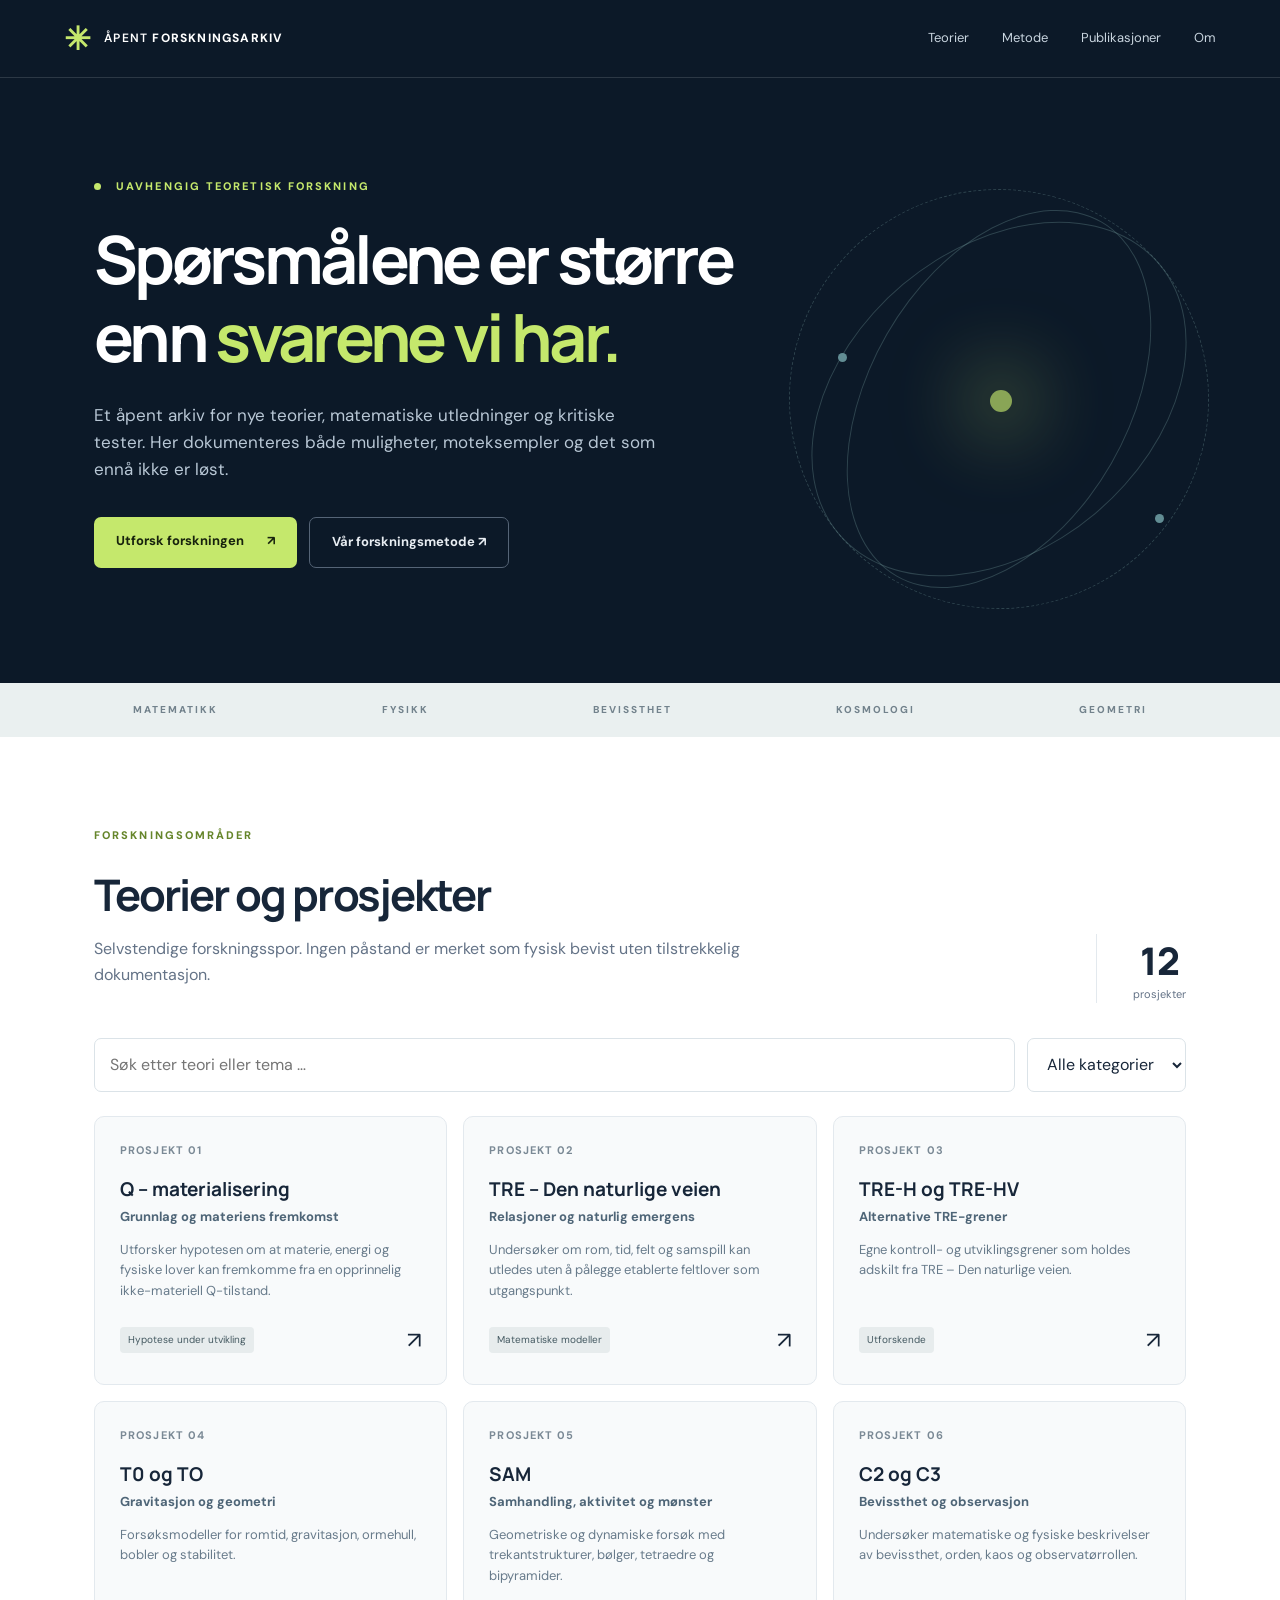
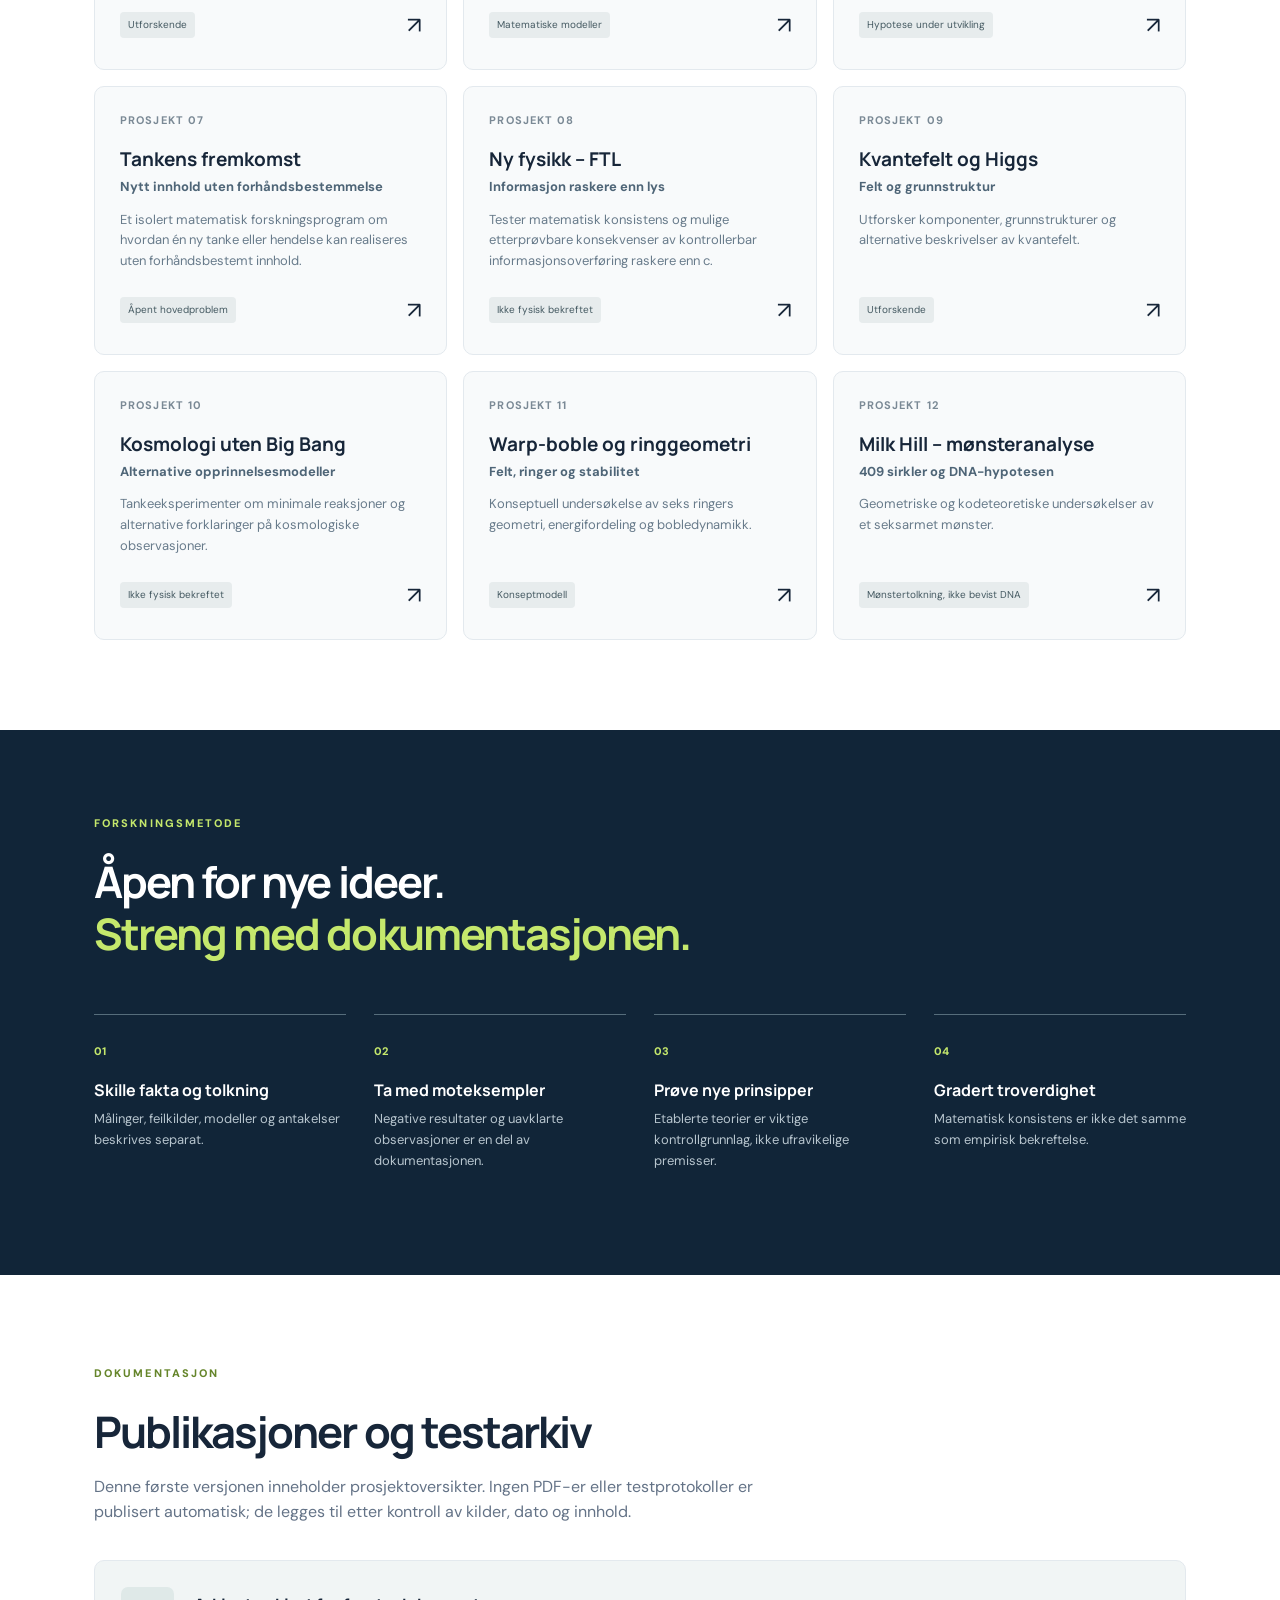
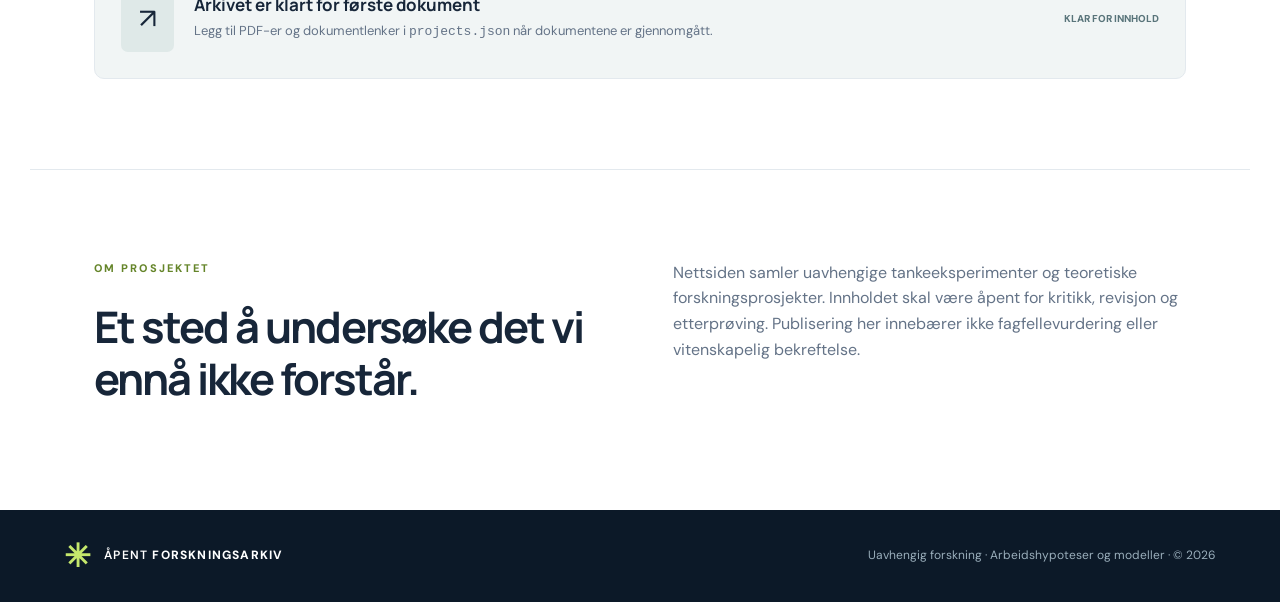
==== index.html @ eed9a478 "Add files via upload" ====
<!doctype html>
<html lang="nb"><head><meta charset="utf-8"><meta name="viewport" content="width=device-width, initial-scale=1">
<meta name="description" content="Uavhengig forskningsarkiv for teorier, matematiske modeller og dokumenterte tester.">
<title>Åpent Forskningsarkiv | Uavhengig forskning</title>
<link rel="stylesheet" href="style.css"></head>
<body>
<header class="topbar"><a href="#" class="brand"><span class="mark">✳</span><span>ÅPENT <strong>FORSKNINGSARKIV</strong></span></a><nav><a href="#prosjekter">Teorier</a><a href="#metode">Metode</a><a href="#arkiv">Publikasjoner</a><a href="#om">Om</a></nav><button class="nav-toggle" aria-label="Vis meny" aria-expanded="false">☰</button></header>
<main>
<section class="hero"><div class="hero-inner"><p class="eyebrow"><span class="pulse"></span> UAVHENGIG TEORETISK FORSKNING</p><h1>Spørsmålene er større<br>enn <em>svarene vi har.</em></h1><p class="lead">Et åpent arkiv for nye teorier, matematiske utledninger og kritiske tester. Her dokumenteres både muligheter, moteksempler og det som ennå ikke er løst.</p><div class="actions"><a class="btn primary" href="#prosjekter">Utforsk forskningen <span>↗</span></a><a class="btn ghost" href="#metode">Vår forskningsmetode ↗</a></div></div><div class="hero-art" aria-hidden="true"><div class="orbit o1"></div><div class="orbit o2"></div><div class="orbit o3"></div><div class="core"></div><div class="dot d1"></div><div class="dot d2"></div></div></section>
<section class="strip"><span>MATEMATIKK</span><span>FYSIKK</span><span>BEVISSTHET</span><span>KOSMOLOGI</span><span>GEOMETRI</span></section>
<section id="prosjekter" class="section"><div class="section-head"><div><p class="eyebrow dark">FORSKNINGSOMRÅDER</p><h2>Teorier og prosjekter</h2><p class="muted">Selvstendige forskningsspor. Ingen påstand er merket som fysisk bevist uten tilstrekkelig dokumentasjon.</p></div><div class="count"><span id="project-count">12</span><small>prosjekter</small></div></div><div class="filters"><input id="search" type="search" placeholder="Søk etter teori eller tema …" aria-label="Søk prosjekter"><select id="category" aria-label="Filtrer kategori"><option value="">Alle kategorier</option></select></div><div id="cards" class="cards"></div><p id="empty" class="empty" hidden>Ingen prosjekter samsvarer med søket.</p></section>
<section id="metode" class="method"><div class="section"><p class="eyebrow">FORSKNINGSMETODE</p><h2>Åpen for nye ideer.<br><em>Streng med dokumentasjonen.</em></h2><div class="method-grid"><article><span>01</span><h3>Skille fakta og tolkning</h3><p>Målinger, feilkilder, modeller og antakelser beskrives separat.</p></article><article><span>02</span><h3>Ta med moteksempler</h3><p>Negative resultater og uavklarte observasjoner er en del av dokumentasjonen.</p></article><article><span>03</span><h3>Prøve nye prinsipper</h3><p>Etablerte teorier er viktige kontrollgrunnlag, ikke ufravikelige premisser.</p></article><article><span>04</span><h3>Gradert troverdighet</h3><p>Matematisk konsistens er ikke det samme som empirisk bekreftelse.</p></article></div></div></section>
<section id="arkiv" class="section publications"><p class="eyebrow dark">DOKUMENTASJON</p><h2>Publikasjoner og testarkiv</h2><p class="muted">Denne første versjonen inneholder prosjektoversikter. Ingen PDF-er eller testprotokoller er publisert automatisk; de legges til etter kontroll av kilder, dato og innhold.</p><div class="archive-box"><div class="archive-icon">↗</div><div><h3>Arkivet er klart for første dokument</h3><p>Legg til PDF-er og dokumentlenker i <code>projects.json</code> når dokumentene er gjennomgått.</p></div><span class="soon">KLAR FOR INNHOLD</span></div></section>
<section id="om" class="about section"><div><p class="eyebrow dark">OM PROSJEKTET</p><h2>Et sted å undersøke det vi ennå ikke forstår.</h2></div><p>Nettsiden samler uavhengige tankeeksperimenter og teoretiske forskningsprosjekter. Innholdet skal være åpent for kritikk, revisjon og etterprøving. Publisering her innebærer ikke fagfellevurdering eller vitenskapelig bekreftelse.</p></section>
</main><footer><div class="brand"><span class="mark">✳</span><span>ÅPENT <strong>FORSKNINGSARKIV</strong></span></div><p>Uavhengig forskning · Arbeidshypoteser og modeller · © <span id="year"></span></p></footer>
<dialog id="detail"><button class="close" aria-label="Lukk">×</button><div id="detail-content"></div></dialog>
<script src="app.js"></script></body></html>
---- style.css ----
@import url('https://fonts.googleapis.com/css2?family=DM+Sans:wght@400;500;600;700&family=Manrope:wght@400;500;600;700;800&display=swap');
:root{--navy:#0c1928;--ink:#172639;--muted:#647387;--accent:#c5e86c;--line:#e3e9ee;--paper:#f8fafb}*{box-sizing:border-box}html{scroll-behavior:smooth}body{margin:0;color:var(--ink);font:16px/1.6 'DM Sans',sans-serif;background:#fff}h1,h2,h3,p{margin-top:0}h1,h2,h3{font-family:Manrope,sans-serif;line-height:1.18}a{color:inherit;text-decoration:none}button,input,select{font:inherit}.topbar{height:78px;padding:0 max(5%,calc((100vw - 1220px)/2));display:flex;align-items:center;justify-content:space-between;background:var(--navy);color:#fff;border-bottom:1px solid #ffffff22}.brand{display:flex;gap:12px;align-items:center;letter-spacing:.1em;font-size:12px;font-weight:600}.brand strong{font-weight:800}.mark{color:var(--accent);font-size:32px;line-height:1}.topbar nav{display:flex;gap:33px;font-size:13px;color:#c9d5df}.topbar nav a:hover{color:var(--accent)}.nav-toggle{display:none}.hero{background:var(--navy);color:#fff;min-height:555px;position:relative;overflow:hidden}.hero-inner{max-width:1220px;margin:auto;padding:100px 5% 115px;position:relative;z-index:2}.eyebrow{font-size:11px;font-weight:800;letter-spacing:.19em;color:var(--accent);margin-bottom:24px}.eyebrow.dark{color:#65852a}.pulse{display:inline-block;width:7px;height:7px;border-radius:50%;background:var(--accent);margin-right:10px}.hero h1{font-size:clamp(40px,5.2vw,73px);letter-spacing:-.055em;max-width:850px;margin-bottom:25px}.hero h1 em,.method h2 em{font-style:normal;color:var(--accent)}.lead{color:#b8c7d5;max-width:565px;font-size:17px}.actions{display:flex;gap:12px;margin-top:34px;flex-wrap:wrap}.btn{padding:14px 22px;border-radius:7px;font-size:13px;font-weight:700}.primary{background:var(--accent);color:#17220d}.btn span{margin-left:20px}.ghost{border:1px solid #556476;color:#e8edf2}.hero-art{position:absolute;right:4%;top:15%;width:460px;height:460px;opacity:.68}.orbit{position:absolute;border:1px solid #a3d5cf55;border-radius:50%;transform:rotate(-32deg)}.o1{inset:25px 100px;transform:rotate(30deg)}.o2{inset:80px 20px;transform:rotate(-40deg)}.o3{inset:20px 20px;border-style:dashed;transform:rotate(15deg)}.core{position:absolute;top:48%;left:48%;width:22px;height:22px;border-radius:50%;background:var(--accent);box-shadow:0 0 75px 30px #c5e86c55}.dot{position:absolute;width:9px;height:9px;background:#8bc5c7;border-radius:50%}.d1{left:15%;top:40%}.d2{right:14%;bottom:23%}.strip{background:#eaf0f0;display:flex;gap:25px;justify-content:space-around;flex-wrap:wrap;padding:19px 5%;font-size:10px;font-weight:800;letter-spacing:.2em;color:#72828c}.section{max-width:1220px;margin:auto;padding:90px 5%}.section-head{display:flex;align-items:end;justify-content:space-between;gap:25px}.section h2,.method h2{font-size:clamp(30px,3.4vw,44px);letter-spacing:-.045em;margin-bottom:16px}.muted{color:var(--muted);max-width:710px}.count{display:flex;flex-direction:column;align-items:center;border-left:1px solid var(--line);padding-left:36px}.count span{font:800 38px Manrope}.count small{font-size:11px;color:var(--muted)}.filters{display:flex;gap:12px;margin:35px 0 24px}.filters input,.filters select{border:1px solid #dbe3e8;background:#fff;border-radius:7px;padding:13px 15px;color:var(--ink)}.filters input{flex:1;min-width:0}.filters select{max-width:240px}.cards{display:grid;grid-template-columns:repeat(3,1fr);gap:16px}.project{background:var(--paper);border:1px solid var(--line);border-radius:10px;padding:25px;min-height:248px;display:flex;flex-direction:column;transition:transform .15s,border-color .15s}.project:hover{transform:translateY(-3px);border-color:#a1b0b6}.project .num{font-size:11px;color:#7a8995;font-weight:700;letter-spacing:.1em}.project h3{font-size:19px;margin:19px 0 6px}.project .subtitle{color:#4e6577;font-size:13px;font-weight:700}.project p{font-size:13px;color:#687b8b;margin:12px 0 20px}.project .bottom{margin-top:auto;display:flex;justify-content:space-between;align-items:center;gap:10px}.tag{font-size:10px;padding:5px 8px;border-radius:4px;background:#e7eced;color:#455a62}.arrow{font-size:23px}.project button{all:unset;cursor:pointer;display:contents}.method{background:#112538;color:#fff}.method .section{padding-top:85px;padding-bottom:90px}.method h2{max-width:700px}.method-grid{display:grid;grid-template-columns:repeat(4,1fr);gap:28px;margin-top:55px}.method-grid article{border-top:1px solid #566d7b;padding-top:22px}.method-grid span{font-size:11px;color:var(--accent);font-weight:800}.method-grid h3{font-size:16px;margin:18px 0 10px}.method-grid p{color:#b7c5ce;font-size:13px}.publications .archive-box{display:flex;align-items:center;gap:20px;background:#f1f5f5;border:1px solid var(--line);padding:26px;border-radius:10px;margin-top:35px}.archive-icon{font-size:28px;background:#dfe9e8;padding:10px 18px;border-radius:7px}.archive-box h3{font-size:17px;margin:0 0 6px}.archive-box p{margin:0;color:var(--muted);font-size:13px}.soon{margin-left:auto;font-size:10px;font-weight:800;white-space:nowrap;color:#59747a}.about{border-top:1px solid var(--line);display:grid;grid-template-columns:1fr 1fr;gap:65px}.about p:last-child{color:var(--muted)}footer{background:#0c1928;color:#fff;padding:30px 5%;display:flex;align-items:center;justify-content:space-between;gap:15px}footer p{color:#9aaebb;font-size:12px;margin:0}.empty{padding:35px;text-align:center;color:var(--muted)}dialog{border:0;border-radius:13px;max-width:620px;width:calc(100% - 30px);padding:36px;box-shadow:0 30px 100px #0c192866}dialog::backdrop{background:#071522b8}.close{float:right;border:0;background:none;font-size:30px;cursor:pointer}.detail-status{font-size:12px;font-weight:700;color:#638329}.detail-description{color:var(--muted)}.detail-notice{padding:15px;background:#f0f5f3;border-radius:7px;font-size:13px}.docs a{display:block;margin:10px 0;color:#3b6a73;text-decoration:underline}@media(max-width:850px){.cards{grid-template-columns:repeat(2,1fr)}.hero-art{right:-230px;opacity:.25}.method-grid{grid-template-columns:repeat(2,1fr)}}@media(max-width:580px){.topbar{height:66px}.topbar nav{display:none;position:absolute;z-index:8;top:66px;left:0;right:0;background:#112538;padding:20px;flex-direction:column}.topbar nav.open{display:flex}.nav-toggle{display:block;background:none;border:0;color:#fff;font-size:24px}.hero-inner{padding:75px 6% 85px}.hero h1{font-size:40px}.section{padding:65px 6%}.section-head{align-items:start}.count{display:none}.cards,.method-grid,.about{grid-template-columns:1fr}.filters{flex-direction:column}.filters select{max-width:none}.publications .archive-box{align-items:flex-start;flex-wrap:wrap}.soon{margin-left:0}.about{gap:10px}footer{flex-direction:column;align-items:flex-start}}
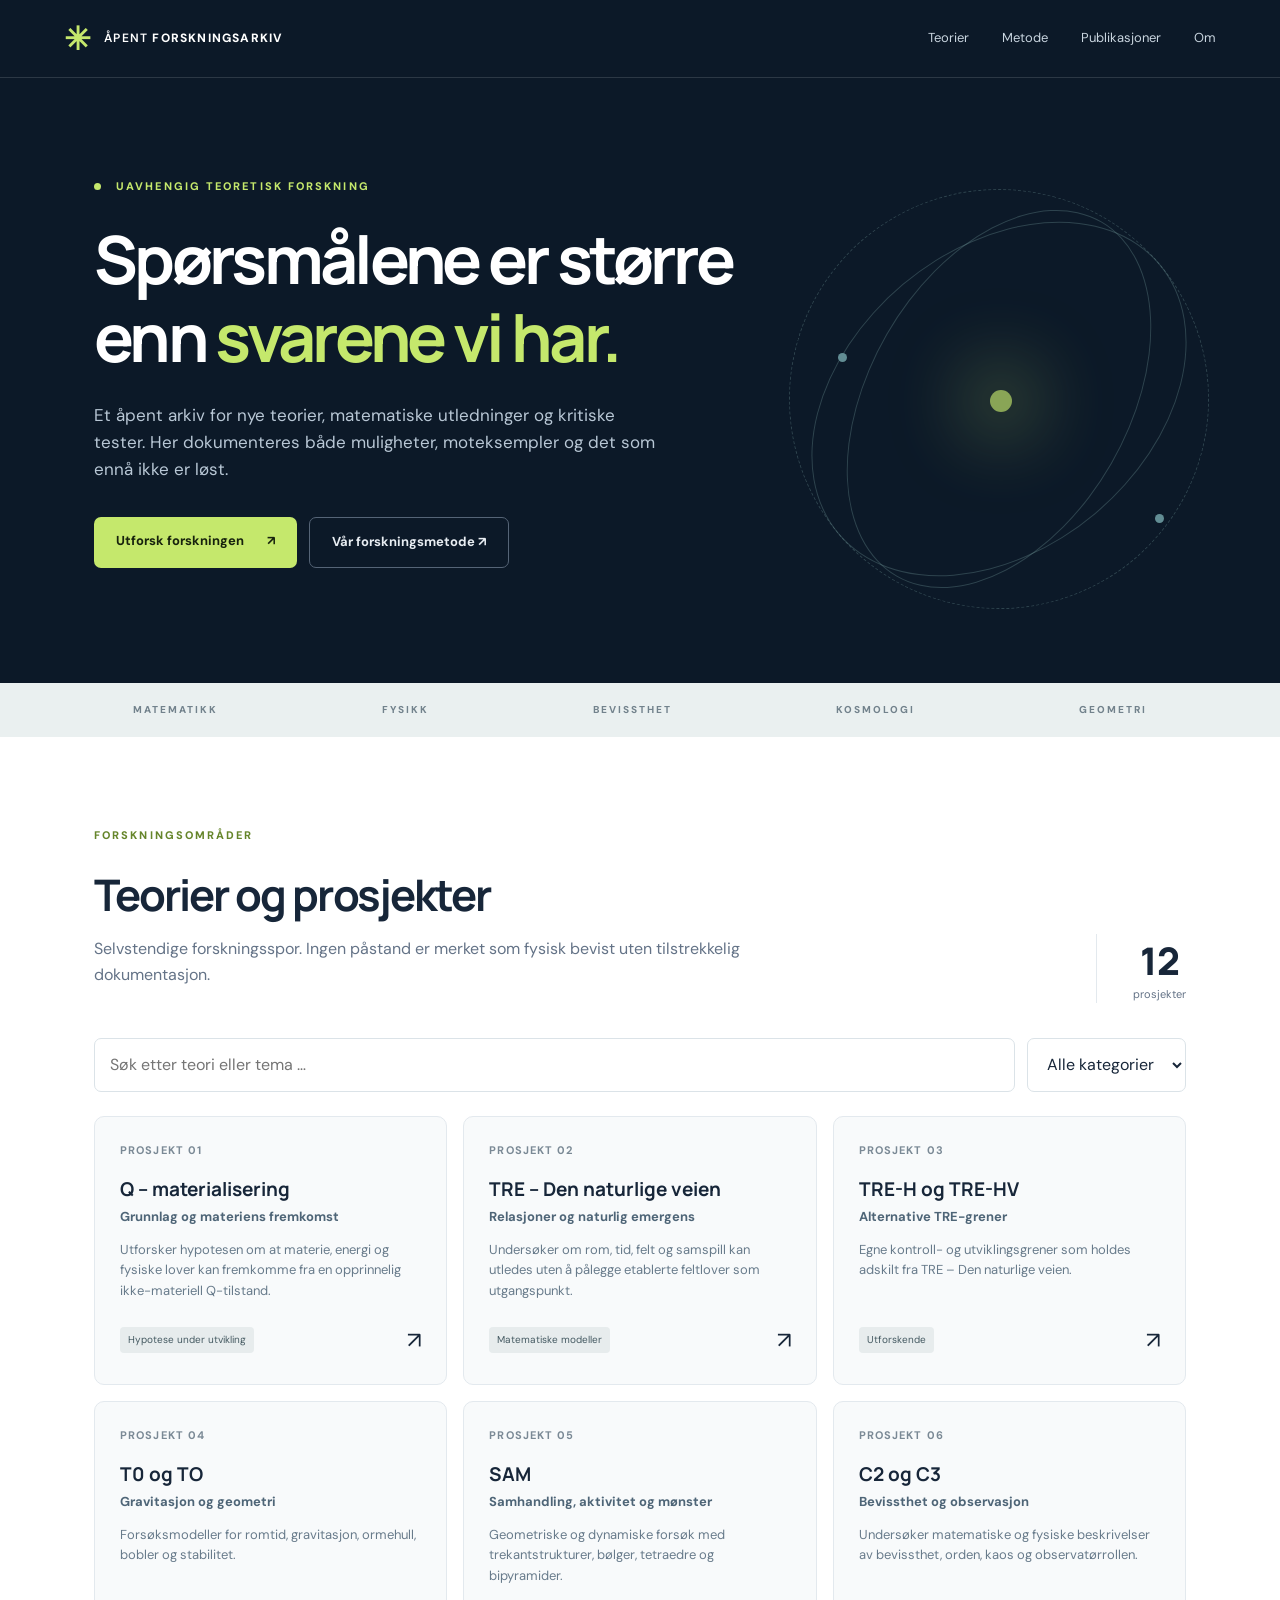
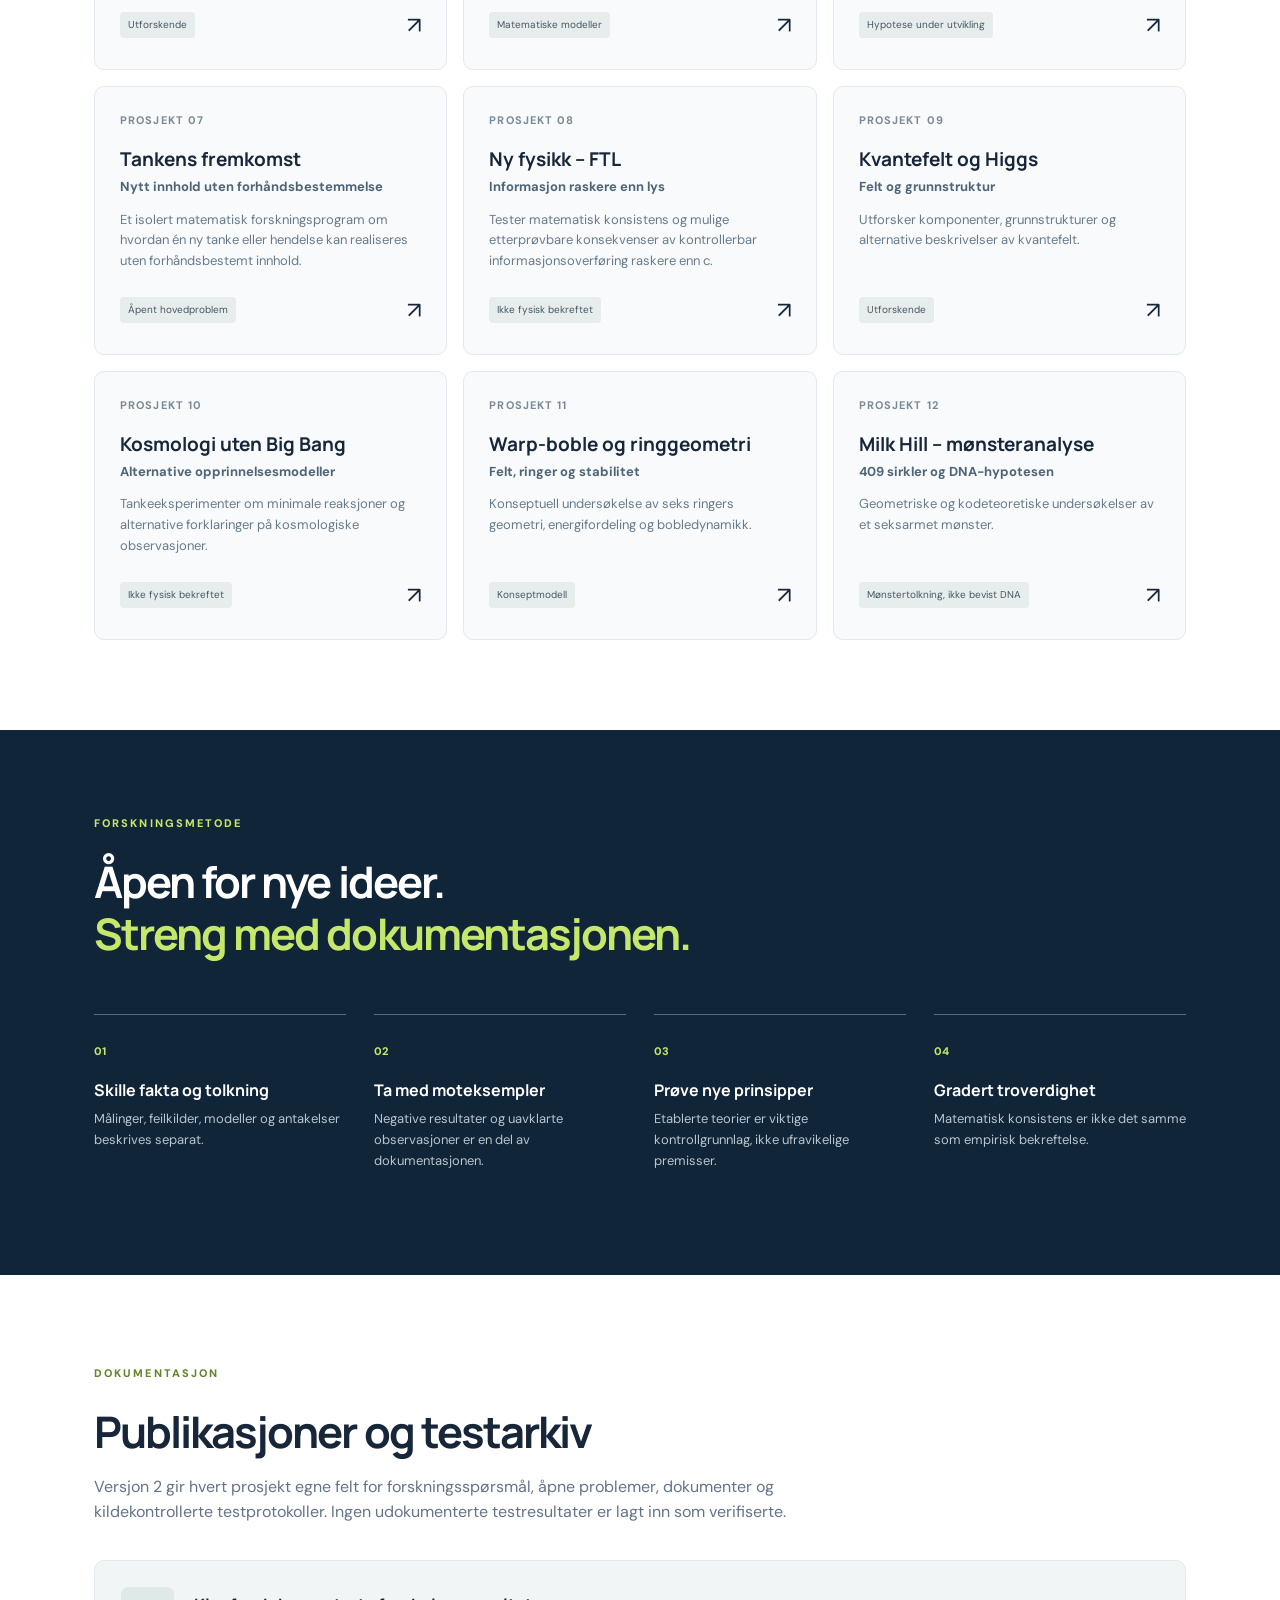
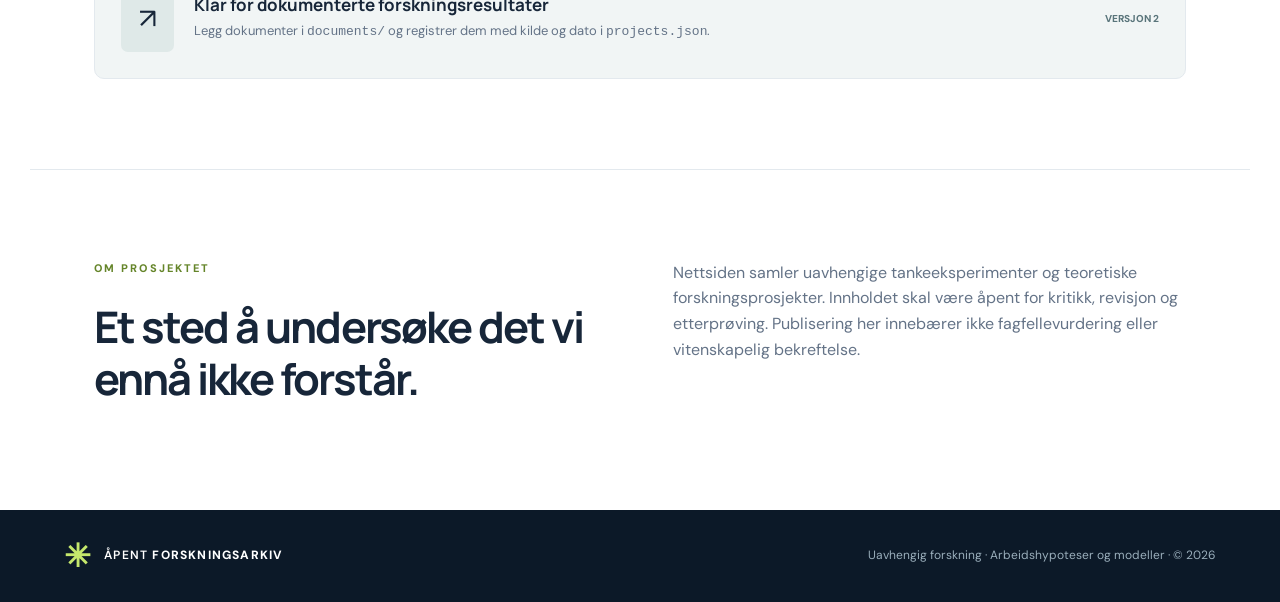
==== commit 4b6cacdf: "Forskningsarkiv versjon 2" ====
--- a/index.html
+++ b/index.html
@@ -10,7 +10,7 @@
 <section class="strip"><span>MATEMATIKK</span><span>FYSIKK</span><span>BEVISSTHET</span><span>KOSMOLOGI</span><span>GEOMETRI</span></section>
 <section id="prosjekter" class="section"><div class="section-head"><div><p class="eyebrow dark">FORSKNINGSOMRÅDER</p><h2>Teorier og prosjekter</h2><p class="muted">Selvstendige forskningsspor. Ingen påstand er merket som fysisk bevist uten tilstrekkelig dokumentasjon.</p></div><div class="count"><span id="project-count">12</span><small>prosjekter</small></div></div><div class="filters"><input id="search" type="search" placeholder="Søk etter teori eller tema …" aria-label="Søk prosjekter"><select id="category" aria-label="Filtrer kategori"><option value="">Alle kategorier</option></select></div><div id="cards" class="cards"></div><p id="empty" class="empty" hidden>Ingen prosjekter samsvarer med søket.</p></section>
 <section id="metode" class="method"><div class="section"><p class="eyebrow">FORSKNINGSMETODE</p><h2>Åpen for nye ideer.<br><em>Streng med dokumentasjonen.</em></h2><div class="method-grid"><article><span>01</span><h3>Skille fakta og tolkning</h3><p>Målinger, feilkilder, modeller og antakelser beskrives separat.</p></article><article><span>02</span><h3>Ta med moteksempler</h3><p>Negative resultater og uavklarte observasjoner er en del av dokumentasjonen.</p></article><article><span>03</span><h3>Prøve nye prinsipper</h3><p>Etablerte teorier er viktige kontrollgrunnlag, ikke ufravikelige premisser.</p></article><article><span>04</span><h3>Gradert troverdighet</h3><p>Matematisk konsistens er ikke det samme som empirisk bekreftelse.</p></article></div></div></section>
-<section id="arkiv" class="section publications"><p class="eyebrow dark">DOKUMENTASJON</p><h2>Publikasjoner og testarkiv</h2><p class="muted">Denne første versjonen inneholder prosjektoversikter. Ingen PDF-er eller testprotokoller er publisert automatisk; de legges til etter kontroll av kilder, dato og innhold.</p><div class="archive-box"><div class="archive-icon">↗</div><div><h3>Arkivet er klart for første dokument</h3><p>Legg til PDF-er og dokumentlenker i <code>projects.json</code> når dokumentene er gjennomgått.</p></div><span class="soon">KLAR FOR INNHOLD</span></div></section>
+<section id="arkiv" class="section publications"><p class="eyebrow dark">DOKUMENTASJON</p><h2>Publikasjoner og testarkiv</h2><p class="muted">Versjon 2 gir hvert prosjekt egne felt for forskningsspørsmål, åpne problemer, dokumenter og kildekontrollerte testprotokoller. Ingen udokumenterte testresultater er lagt inn som verifiserte.</p><div class="archive-box"><div class="archive-icon">↗</div><div><h3>Klar for dokumenterte forskningsresultater</h3><p>Legg dokumenter i <code>documents/</code> og registrer dem med kilde og dato i <code>projects.json</code>.</p></div><span class="soon">VERSJON 2</span></div></section>
 <section id="om" class="about section"><div><p class="eyebrow dark">OM PROSJEKTET</p><h2>Et sted å undersøke det vi ennå ikke forstår.</h2></div><p>Nettsiden samler uavhengige tankeeksperimenter og teoretiske forskningsprosjekter. Innholdet skal være åpent for kritikk, revisjon og etterprøving. Publisering her innebærer ikke fagfellevurdering eller vitenskapelig bekreftelse.</p></section>
 </main><footer><div class="brand"><span class="mark">✳</span><span>ÅPENT <strong>FORSKNINGSARKIV</strong></span></div><p>Uavhengig forskning · Arbeidshypoteser og modeller · © <span id="year"></span></p></footer>
 <dialog id="detail"><button class="close" aria-label="Lukk">×</button><div id="detail-content"></div></dialog>
--- a/style.css
+++ b/style.css
@@ -1,2 +1,4 @@
 @import url('https://fonts.googleapis.com/css2?family=DM+Sans:wght@400;500;600;700&family=Manrope:wght@400;500;600;700;800&display=swap');
-:root{--navy:#0c1928;--ink:#172639;--muted:#647387;--accent:#c5e86c;--line:#e3e9ee;--paper:#f8fafb}*{box-sizing:border-box}html{scroll-behavior:smooth}body{margin:0;color:var(--ink);font:16px/1.6 'DM Sans',sans-serif;background:#fff}h1,h2,h3,p{margin-top:0}h1,h2,h3{font-family:Manrope,sans-serif;line-height:1.18}a{color:inherit;text-decoration:none}button,input,select{font:inherit}.topbar{height:78px;padding:0 max(5%,calc((100vw - 1220px)/2));display:flex;align-items:center;justify-content:space-between;background:var(--navy);color:#fff;border-bottom:1px solid #ffffff22}.brand{display:flex;gap:12px;align-items:center;letter-spacing:.1em;font-size:12px;font-weight:600}.brand strong{font-weight:800}.mark{color:var(--accent);font-size:32px;line-height:1}.topbar nav{display:flex;gap:33px;font-size:13px;color:#c9d5df}.topbar nav a:hover{color:var(--accent)}.nav-toggle{display:none}.hero{background:var(--navy);color:#fff;min-height:555px;position:relative;overflow:hidden}.hero-inner{max-width:1220px;margin:auto;padding:100px 5% 115px;position:relative;z-index:2}.eyebrow{font-size:11px;font-weight:800;letter-spacing:.19em;color:var(--accent);margin-bottom:24px}.eyebrow.dark{color:#65852a}.pulse{display:inline-block;width:7px;height:7px;border-radius:50%;background:var(--accent);margin-right:10px}.hero h1{font-size:clamp(40px,5.2vw,73px);letter-spacing:-.055em;max-width:850px;margin-bottom:25px}.hero h1 em,.method h2 em{font-style:normal;color:var(--accent)}.lead{color:#b8c7d5;max-width:565px;font-size:17px}.actions{display:flex;gap:12px;margin-top:34px;flex-wrap:wrap}.btn{padding:14px 22px;border-radius:7px;font-size:13px;font-weight:700}.primary{background:var(--accent);color:#17220d}.btn span{margin-left:20px}.ghost{border:1px solid #556476;color:#e8edf2}.hero-art{position:absolute;right:4%;top:15%;width:460px;height:460px;opacity:.68}.orbit{position:absolute;border:1px solid #a3d5cf55;border-radius:50%;transform:rotate(-32deg)}.o1{inset:25px 100px;transform:rotate(30deg)}.o2{inset:80px 20px;transform:rotate(-40deg)}.o3{inset:20px 20px;border-style:dashed;transform:rotate(15deg)}.core{position:absolute;top:48%;left:48%;width:22px;height:22px;border-radius:50%;background:var(--accent);box-shadow:0 0 75px 30px #c5e86c55}.dot{position:absolute;width:9px;height:9px;background:#8bc5c7;border-radius:50%}.d1{left:15%;top:40%}.d2{right:14%;bottom:23%}.strip{background:#eaf0f0;display:flex;gap:25px;justify-content:space-around;flex-wrap:wrap;padding:19px 5%;font-size:10px;font-weight:800;letter-spacing:.2em;color:#72828c}.section{max-width:1220px;margin:auto;padding:90px 5%}.section-head{display:flex;align-items:end;justify-content:space-between;gap:25px}.section h2,.method h2{font-size:clamp(30px,3.4vw,44px);letter-spacing:-.045em;margin-bottom:16px}.muted{color:var(--muted);max-width:710px}.count{display:flex;flex-direction:column;align-items:center;border-left:1px solid var(--line);padding-left:36px}.count span{font:800 38px Manrope}.count small{font-size:11px;color:var(--muted)}.filters{display:flex;gap:12px;margin:35px 0 24px}.filters input,.filters select{border:1px solid #dbe3e8;background:#fff;border-radius:7px;padding:13px 15px;color:var(--ink)}.filters input{flex:1;min-width:0}.filters select{max-width:240px}.cards{display:grid;grid-template-columns:repeat(3,1fr);gap:16px}.project{background:var(--paper);border:1px solid var(--line);border-radius:10px;padding:25px;min-height:248px;display:flex;flex-direction:column;transition:transform .15s,border-color .15s}.project:hover{transform:translateY(-3px);border-color:#a1b0b6}.project .num{font-size:11px;color:#7a8995;font-weight:700;letter-spacing:.1em}.project h3{font-size:19px;margin:19px 0 6px}.project .subtitle{color:#4e6577;font-size:13px;font-weight:700}.project p{font-size:13px;color:#687b8b;margin:12px 0 20px}.project .bottom{margin-top:auto;display:flex;justify-content:space-between;align-items:center;gap:10px}.tag{font-size:10px;padding:5px 8px;border-radius:4px;background:#e7eced;color:#455a62}.arrow{font-size:23px}.project button{all:unset;cursor:pointer;display:contents}.method{background:#112538;color:#fff}.method .section{padding-top:85px;padding-bottom:90px}.method h2{max-width:700px}.method-grid{display:grid;grid-template-columns:repeat(4,1fr);gap:28px;margin-top:55px}.method-grid article{border-top:1px solid #566d7b;padding-top:22px}.method-grid span{font-size:11px;color:var(--accent);font-weight:800}.method-grid h3{font-size:16px;margin:18px 0 10px}.method-grid p{color:#b7c5ce;font-size:13px}.publications .archive-box{display:flex;align-items:center;gap:20px;background:#f1f5f5;border:1px solid var(--line);padding:26px;border-radius:10px;margin-top:35px}.archive-icon{font-size:28px;background:#dfe9e8;padding:10px 18px;border-radius:7px}.archive-box h3{font-size:17px;margin:0 0 6px}.archive-box p{margin:0;color:var(--muted);font-size:13px}.soon{margin-left:auto;font-size:10px;font-weight:800;white-space:nowrap;color:#59747a}.about{border-top:1px solid var(--line);display:grid;grid-template-columns:1fr 1fr;gap:65px}.about p:last-child{color:var(--muted)}footer{background:#0c1928;color:#fff;padding:30px 5%;display:flex;align-items:center;justify-content:space-between;gap:15px}footer p{color:#9aaebb;font-size:12px;margin:0}.empty{padding:35px;text-align:center;color:var(--muted)}dialog{border:0;border-radius:13px;max-width:620px;width:calc(100% - 30px);padding:36px;box-shadow:0 30px 100px #0c192866}dialog::backdrop{background:#071522b8}.close{float:right;border:0;background:none;font-size:30px;cursor:pointer}.detail-status{font-size:12px;font-weight:700;color:#638329}.detail-description{color:var(--muted)}.detail-notice{padding:15px;background:#f0f5f3;border-radius:7px;font-size:13px}.docs a{display:block;margin:10px 0;color:#3b6a73;text-decoration:underline}@media(max-width:850px){.cards{grid-template-columns:repeat(2,1fr)}.hero-art{right:-230px;opacity:.25}.method-grid{grid-template-columns:repeat(2,1fr)}}@media(max-width:580px){.topbar{height:66px}.topbar nav{display:none;position:absolute;z-index:8;top:66px;left:0;right:0;background:#112538;padding:20px;flex-direction:column}.topbar nav.open{display:flex}.nav-toggle{display:block;background:none;border:0;color:#fff;font-size:24px}.hero-inner{padding:75px 6% 85px}.hero h1{font-size:40px}.section{padding:65px 6%}.section-head{align-items:start}.count{display:none}.cards,.method-grid,.about{grid-template-columns:1fr}.filters{flex-direction:column}.filters select{max-width:none}.publications .archive-box{align-items:flex-start;flex-wrap:wrap}.soon{margin-left:0}.about{gap:10px}footer{flex-direction:column;align-items:flex-start}}+:root{--navy:#0c1928;--ink:#172639;--muted:#647387;--accent:#c5e86c;--line:#e3e9ee;--paper:#f8fafb}*{box-sizing:border-box}html{scroll-behavior:smooth}body{margin:0;color:var(--ink);font:16px/1.6 'DM Sans',sans-serif;background:#fff}h1,h2,h3,p{margin-top:0}h1,h2,h3{font-family:Manrope,sans-serif;line-height:1.18}a{color:inherit;text-decoration:none}button,input,select{font:inherit}.topbar{height:78px;padding:0 max(5%,calc((100vw - 1220px)/2));display:flex;align-items:center;justify-content:space-between;background:var(--navy);color:#fff;border-bottom:1px solid #ffffff22}.brand{display:flex;gap:12px;align-items:center;letter-spacing:.1em;font-size:12px;font-weight:600}.brand strong{font-weight:800}.mark{color:var(--accent);font-size:32px;line-height:1}.topbar nav{display:flex;gap:33px;font-size:13px;color:#c9d5df}.topbar nav a:hover{color:var(--accent)}.nav-toggle{display:none}.hero{background:var(--navy);color:#fff;min-height:555px;position:relative;overflow:hidden}.hero-inner{max-width:1220px;margin:auto;padding:100px 5% 115px;position:relative;z-index:2}.eyebrow{font-size:11px;font-weight:800;letter-spacing:.19em;color:var(--accent);margin-bottom:24px}.eyebrow.dark{color:#65852a}.pulse{display:inline-block;width:7px;height:7px;border-radius:50%;background:var(--accent);margin-right:10px}.hero h1{font-size:clamp(40px,5.2vw,73px);letter-spacing:-.055em;max-width:850px;margin-bottom:25px}.hero h1 em,.method h2 em{font-style:normal;color:var(--accent)}.lead{color:#b8c7d5;max-width:565px;font-size:17px}.actions{display:flex;gap:12px;margin-top:34px;flex-wrap:wrap}.btn{padding:14px 22px;border-radius:7px;font-size:13px;font-weight:700}.primary{background:var(--accent);color:#17220d}.btn span{margin-left:20px}.ghost{border:1px solid #556476;color:#e8edf2}.hero-art{position:absolute;right:4%;top:15%;width:460px;height:460px;opacity:.68}.orbit{position:absolute;border:1px solid #a3d5cf55;border-radius:50%;transform:rotate(-32deg)}.o1{inset:25px 100px;transform:rotate(30deg)}.o2{inset:80px 20px;transform:rotate(-40deg)}.o3{inset:20px 20px;border-style:dashed;transform:rotate(15deg)}.core{position:absolute;top:48%;left:48%;width:22px;height:22px;border-radius:50%;background:var(--accent);box-shadow:0 0 75px 30px #c5e86c55}.dot{position:absolute;width:9px;height:9px;background:#8bc5c7;border-radius:50%}.d1{left:15%;top:40%}.d2{right:14%;bottom:23%}.strip{background:#eaf0f0;display:flex;gap:25px;justify-content:space-around;flex-wrap:wrap;padding:19px 5%;font-size:10px;font-weight:800;letter-spacing:.2em;color:#72828c}.section{max-width:1220px;margin:auto;padding:90px 5%}.section-head{display:flex;align-items:end;justify-content:space-between;gap:25px}.section h2,.method h2{font-size:clamp(30px,3.4vw,44px);letter-spacing:-.045em;margin-bottom:16px}.muted{color:var(--muted);max-width:710px}.count{display:flex;flex-direction:column;align-items:center;border-left:1px solid var(--line);padding-left:36px}.count span{font:800 38px Manrope}.count small{font-size:11px;color:var(--muted)}.filters{display:flex;gap:12px;margin:35px 0 24px}.filters input,.filters select{border:1px solid #dbe3e8;background:#fff;border-radius:7px;padding:13px 15px;color:var(--ink)}.filters input{flex:1;min-width:0}.filters select{max-width:240px}.cards{display:grid;grid-template-columns:repeat(3,1fr);gap:16px}.project{background:var(--paper);border:1px solid var(--line);border-radius:10px;padding:25px;min-height:248px;display:flex;flex-direction:column;transition:transform .15s,border-color .15s}.project:hover{transform:translateY(-3px);border-color:#a1b0b6}.project .num{font-size:11px;color:#7a8995;font-weight:700;letter-spacing:.1em}.project h3{font-size:19px;margin:19px 0 6px}.project .subtitle{color:#4e6577;font-size:13px;font-weight:700}.project p{font-size:13px;color:#687b8b;margin:12px 0 20px}.project .bottom{margin-top:auto;display:flex;justify-content:space-between;align-items:center;gap:10px}.tag{font-size:10px;padding:5px 8px;border-radius:4px;background:#e7eced;color:#455a62}.arrow{font-size:23px}.project button{all:unset;cursor:pointer;display:contents}.method{background:#112538;color:#fff}.method .section{padding-top:85px;padding-bottom:90px}.method h2{max-width:700px}.method-grid{display:grid;grid-template-columns:repeat(4,1fr);gap:28px;margin-top:55px}.method-grid article{border-top:1px solid #566d7b;padding-top:22px}.method-grid span{font-size:11px;color:var(--accent);font-weight:800}.method-grid h3{font-size:16px;margin:18px 0 10px}.method-grid p{color:#b7c5ce;font-size:13px}.publications .archive-box{display:flex;align-items:center;gap:20px;background:#f1f5f5;border:1px solid var(--line);padding:26px;border-radius:10px;margin-top:35px}.archive-icon{font-size:28px;background:#dfe9e8;padding:10px 18px;border-radius:7px}.archive-box h3{font-size:17px;margin:0 0 6px}.archive-box p{margin:0;color:var(--muted);font-size:13px}.soon{margin-left:auto;font-size:10px;font-weight:800;white-space:nowrap;color:#59747a}.about{border-top:1px solid var(--line);display:grid;grid-template-columns:1fr 1fr;gap:65px}.about p:last-child{color:var(--muted)}footer{background:#0c1928;color:#fff;padding:30px 5%;display:flex;align-items:center;justify-content:space-between;gap:15px}footer p{color:#9aaebb;font-size:12px;margin:0}.empty{padding:35px;text-align:center;color:var(--muted)}dialog{border:0;border-radius:13px;max-width:620px;width:calc(100% - 30px);padding:36px;box-shadow:0 30px 100px #0c192866}dialog::backdrop{background:#071522b8}.close{float:right;border:0;background:none;font-size:30px;cursor:pointer}.detail-status{font-size:12px;font-weight:700;color:#638329}.detail-description{color:var(--muted)}.detail-notice{padding:15px;background:#f0f5f3;border-radius:7px;font-size:13px}.docs a{display:block;margin:10px 0;color:#3b6a73;text-decoration:underline}@media(max-width:850px){.cards{grid-template-columns:repeat(2,1fr)}.hero-art{right:-230px;opacity:.25}.method-grid{grid-template-columns:repeat(2,1fr)}}@media(max-width:580px){.topbar{height:66px}.topbar nav{display:none;position:absolute;z-index:8;top:66px;left:0;right:0;background:#112538;padding:20px;flex-direction:column}.topbar nav.open{display:flex}.nav-toggle{display:block;background:none;border:0;color:#fff;font-size:24px}.hero-inner{padding:75px 6% 85px}.hero h1{font-size:40px}.section{padding:65px 6%}.section-head{align-items:start}.count{display:none}.cards,.method-grid,.about{grid-template-columns:1fr}.filters{flex-direction:column}.filters select{max-width:none}.publications .archive-box{align-items:flex-start;flex-wrap:wrap}.soon{margin-left:0}.about{gap:10px}footer{flex-direction:column;align-items:flex-start}}
+/* Versjon 2: forskningsarkiv */
+dialog{max-height:85dvh;overflow-y:auto}#detail-content h3{margin:24px 0 10px;font-size:18px}.research-list{padding-left:22px;color:#425466}.research-list li{margin:8px 0;overflow-wrap:anywhere}.research-list p{margin:5px 0}.research-list small{color:#697987}.docs a,.research-list a{color:#286274;text-decoration:underline}.project:focus-visible,.close:focus-visible{outline:3px solid #5e9db6;outline-offset:3px}
